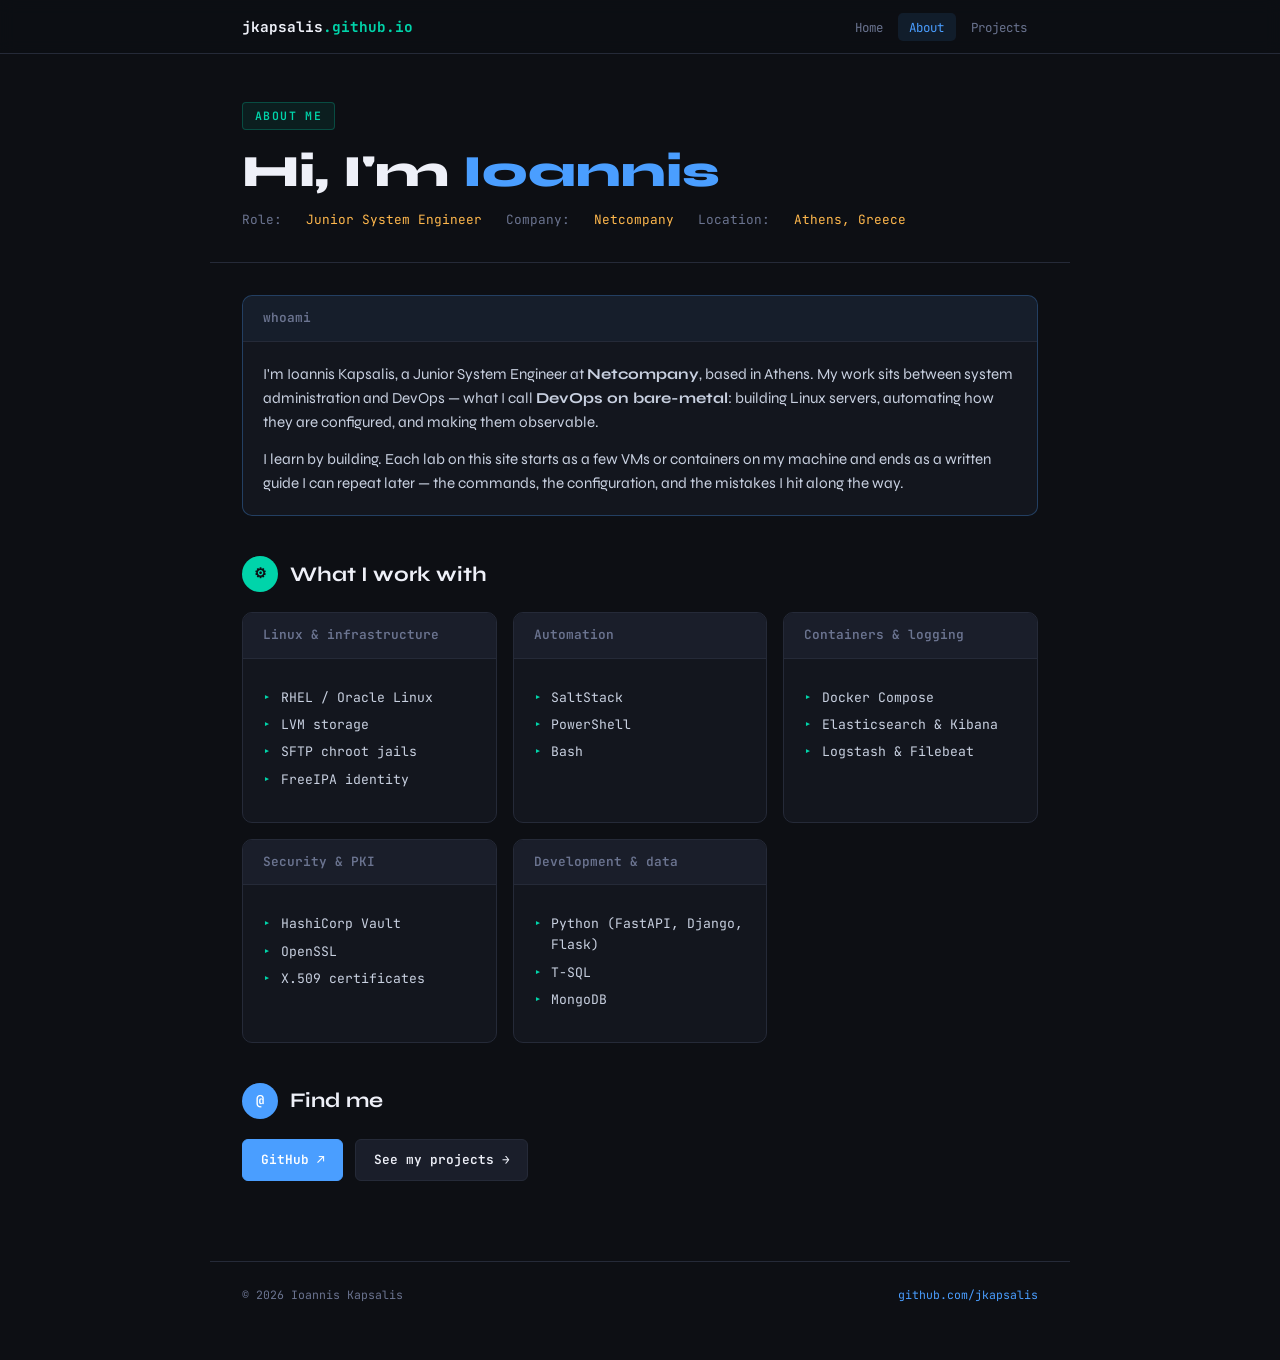
==== about/index.html @ 9b2ea6f9 "feat(site): add portfolio home, about, projects Home, About and Projects pages plus three guides: Sa" ====
<!DOCTYPE html>
<html lang="en">
<head>
<meta charset="UTF-8">
<meta name="viewport" content="width=device-width, initial-scale=1.0">
<title>About Me — Ioannis Kapsalis</title>
<meta name="description" content="About Ioannis Kapsalis, Junior System Engineer based in Athens, Greece.">
<link rel="stylesheet" href="../assets/style.css">
<link rel="stylesheet" href="../assets/nav.css">
</head>
<body>

<nav class="site-nav">
  <div class="site-nav-inner">
    <a class="site-brand" href="../">jkapsalis<span>.github.io</span></a>
    <ul class="site-links">
      <li><a href="../">Home</a></li>
      <li><a href="./" aria-current="page">About</a></li>
      <li><a href="../projects/">Projects</a></li>
    </ul>
  </div>
</nav>

<header class="page-header">
  <div class="badge">About me</div>
  <h1>Hi, I'm <span>Ioannis</span></h1>
  <div class="meta">
    Role: <span>Junior System Engineer</span>
    Company: <span>Netcompany</span>
    Location: <span>Athens, Greece</span>
  </div>
</header>

<main>

  <!-- DRAFT: written from the GitHub profile. Edit freely. -->
  <div class="card intro">
    <div class="card-head">whoami</div>
    <div class="card-body">
      <p>
        I'm Ioannis Kapsalis, a Junior System Engineer at <strong>Netcompany</strong>, based in Athens.
        My work sits between system administration and DevOps — what I call <strong>DevOps on bare-metal</strong>:
        building Linux servers, automating how they are configured, and making them observable.
      </p>
      <p>
        I learn by building. Each lab on this site starts as a few VMs or containers on my machine
        and ends as a written guide I can repeat later — the commands, the configuration, and the
        mistakes I hit along the way.
      </p>
    </div>
  </div>

  <div class="section-header">
    <div class="step-num cyan">⚙</div>
    <h2>What I work with</h2>
  </div>

  <div class="grid">
    <div class="card">
      <div class="card-head">Linux &amp; infrastructure</div>
      <div class="card-body">
        <ul class="checklist">
          <li>RHEL / Oracle Linux</li>
          <li>LVM storage</li>
          <li>SFTP chroot jails</li>
          <li>FreeIPA identity</li>
        </ul>
      </div>
    </div>

    <div class="card">
      <div class="card-head">Automation</div>
      <div class="card-body">
        <ul class="checklist">
          <li>SaltStack</li>
          <li>PowerShell</li>
          <li>Bash</li>
        </ul>
      </div>
    </div>

    <div class="card">
      <div class="card-head">Containers &amp; logging</div>
      <div class="card-body">
        <ul class="checklist">
          <li>Docker Compose</li>
          <li>Elasticsearch &amp; Kibana</li>
          <li>Logstash &amp; Filebeat</li>
        </ul>
      </div>
    </div>

    <div class="card">
      <div class="card-head">Security &amp; PKI</div>
      <div class="card-body">
        <ul class="checklist">
          <li>HashiCorp Vault</li>
          <li>OpenSSL</li>
          <li>X.509 certificates</li>
        </ul>
      </div>
    </div>

    <div class="card">
      <div class="card-head">Development &amp; data</div>
      <div class="card-body">
        <ul class="checklist">
          <li>Python (FastAPI, Django, Flask)</li>
          <li>T-SQL</li>
          <li>MongoDB</li>
        </ul>
      </div>
    </div>
  </div>

  <div class="section-header">
    <div class="step-num">@</div>
    <h2>Find me</h2>
  </div>

  <div class="actions">
    <a class="btn primary" href="https://github.com/jkapsalis">GitHub ↗</a>
    <a class="btn" href="../projects/">See my projects →</a>
  </div>

</main>

<footer>
  <div>© 2026 Ioannis Kapsalis</div>
  <div><a href="https://github.com/jkapsalis">github.com/jkapsalis</a></div>
</footer>

</body>
</html>
---- assets/style.css ----
@import url('https://fonts.googleapis.com/css2?family=JetBrains+Mono:wght@400;600;700&family=Syne:wght@400;600;700;800&display=swap');

/* Same palette and type as the SaltStack guide, so every page reads as one site. */
:root {
  --bg: #0d0f14;
  --surface: #13161e;
  --surface2: #1a1e2a;
  --border: #252a38;
  --blue: #4a9eff;
  --cyan: #00d4aa;
  --amber: #ffb84d;
  --red: #ff5f6d;
  --text: #c8d0e0;
  --text-dim: #6b7490;
  --text-bright: #eef0f8;
}

* { box-sizing: border-box; margin: 0; padding: 0; }

body {
  background: var(--bg);
  color: var(--text);
  font-family: 'Syne', sans-serif;
  line-height: 1.6;
  min-height: 100vh;
}

a { color: var(--blue); }

/* ── HEADER ── */
.page-header {
  padding: 3rem 2rem 2rem;
  max-width: 860px;
  margin: 0 auto;
  border-bottom: 1px solid var(--border);
}

.badge {
  display: inline-block;
  font-family: 'JetBrains Mono', monospace;
  font-size: 0.72rem;
  font-weight: 600;
  color: var(--cyan);
  background: rgba(0, 212, 170, 0.08);
  border: 1px solid rgba(0, 212, 170, 0.25);
  padding: 0.25rem 0.75rem;
  border-radius: 4px;
  letter-spacing: 0.12em;
  text-transform: uppercase;
  margin-bottom: 1rem;
}

h1 {
  font-size: clamp(1.8rem, 4vw, 2.8rem);
  font-weight: 800;
  color: var(--text-bright);
  line-height: 1.15;
  margin-bottom: 0.75rem;
}

h1 span { color: var(--blue); }

.lead {
  font-size: 1.05rem;
  max-width: 620px;
  margin-bottom: 1.25rem;
}

.meta {
  font-family: 'JetBrains Mono', monospace;
  font-size: 0.8rem;
  color: var(--text-dim);
  display: flex;
  gap: 0.4rem 1.5rem;
  flex-wrap: wrap;
}

.meta span { color: var(--amber); }

/* ── LAYOUT ── */
main {
  max-width: 860px;
  margin: 0 auto;
  padding: 2rem;
}

.section-header {
  display: flex;
  align-items: center;
  gap: 0.75rem;
  margin: 2.5rem 0 1.25rem;
}

.section-header:first-child { margin-top: 0.5rem; }

.step-num {
  width: 36px;
  height: 36px;
  border-radius: 50%;
  background: var(--blue);
  color: #fff;
  font-family: 'JetBrains Mono', monospace;
  font-weight: 700;
  font-size: 0.85rem;
  display: flex;
  align-items: center;
  justify-content: center;
  flex-shrink: 0;
}

.step-num.cyan { background: var(--cyan); color: var(--bg); }
.step-num.amber { background: var(--amber); color: var(--bg); }

h2 {
  font-size: 1.3rem;
  font-weight: 700;
  color: var(--text-bright);
}

h3 {
  font-size: 1.05rem;
  font-weight: 700;
  color: var(--text-bright);
  margin-bottom: 0.4rem;
}

p { margin-bottom: 0.75rem; font-size: 0.95rem; }
p:last-child { margin-bottom: 0; }

/* ── BUTTONS ── */
.actions { display: flex; gap: 0.75rem; flex-wrap: wrap; }

.btn {
  display: inline-block;
  font-family: 'JetBrains Mono', monospace;
  font-size: 0.8rem;
  font-weight: 600;
  text-decoration: none;
  padding: 0.6rem 1.1rem;
  border-radius: 6px;
  border: 1px solid var(--border);
  color: var(--text-bright);
  background: var(--surface2);
  transition: border-color 0.15s, background 0.15s;
}

.btn:hover { border-color: var(--blue); }

.btn.primary {
  background: var(--blue);
  border-color: var(--blue);
  color: #fff;
}

.btn.primary:hover { background: #3a8bef; }

/* ── CARDS ── */
.card {
  background: var(--surface);
  border: 1px solid var(--border);
  border-radius: 10px;
  margin-bottom: 1.25rem;
  overflow: hidden;
}

.card-head {
  padding: 0.75rem 1.25rem;
  background: var(--surface2);
  border-bottom: 1px solid var(--border);
  font-size: 0.8rem;
  font-weight: 600;
  color: var(--text-dim);
  font-family: 'JetBrains Mono', monospace;
  display: flex;
  justify-content: space-between;
  align-items: center;
  gap: 0.75rem;
  flex-wrap: wrap;
}

.card-head .tag {
  font-size: 0.65rem;
  padding: 0.15rem 0.5rem;
  border-radius: 3px;
  text-transform: uppercase;
  letter-spacing: 0.08em;
}

.card.intro { border-color: rgba(74, 158, 255, 0.3); }
.card.intro .card-head { background: rgba(74, 158, 255, 0.06); }

.tag-blue  { background: rgba(74, 158, 255, 0.15); color: var(--blue); }
.tag-cyan  { background: rgba(0, 212, 170, 0.12);  color: var(--cyan); }
.tag-amber { background: rgba(255, 184, 77, 0.12); color: var(--amber); }

.card-body { padding: 1.25rem; }

hr { border: none; border-top: 1px solid var(--border); margin: 1rem 0; }

/* ── PROJECT CARDS ── */
.project-list { display: flex; flex-direction: column; gap: 1.25rem; }

.project {
  background: var(--surface);
  border: 1px solid var(--border);
  border-left: 3px solid var(--accent, var(--blue));
  border-radius: 10px;
  padding: 1.4rem 1.5rem;
  transition: border-color 0.15s, transform 0.15s;
}

.project:hover { transform: translateY(-2px); border-color: var(--accent, var(--blue)); }

.project .kicker {
  font-family: 'JetBrains Mono', monospace;
  font-size: 0.68rem;
  text-transform: uppercase;
  letter-spacing: 0.12em;
  color: var(--accent, var(--blue));
  margin-bottom: 0.35rem;
}

.project h3 a { color: var(--text-bright); text-decoration: none; }
.project h3 a:hover { color: var(--accent, var(--blue)); }

.project .links {
  display: flex;
  gap: 1.25rem;
  margin-top: 0.9rem;
  font-family: 'JetBrains Mono', monospace;
  font-size: 0.78rem;
}

.project .links a { text-decoration: none; }
.project .links a:hover { text-decoration: underline; }

.stack {
  display: flex;
  flex-wrap: wrap;
  gap: 0.4rem;
  list-style: none;
  margin: 0.75rem 0 0;
}

.stack li {
  font-family: 'JetBrains Mono', monospace;
  font-size: 0.7rem;
  color: var(--text);
  background: var(--surface2);
  border: 1px solid var(--border);
  padding: 0.15rem 0.55rem;
  border-radius: 4px;
}

/* ── SKILL GRID ── */
.grid {
  display: grid;
  grid-template-columns: repeat(auto-fit, minmax(240px, 1fr));
  gap: 1rem;
}

.grid .card { margin-bottom: 0; }

/* ── CODE ── */
pre {
  background: #080a0f;
  border: 1px solid var(--border);
  border-radius: 7px;
  padding: 1rem 1.25rem;
  overflow-x: auto;
  font-family: 'JetBrains Mono', monospace;
  font-size: 0.82rem;
  line-height: 1.75;
  margin: 0.75rem 0;
  white-space: pre;
}

.cmd { color: var(--text-bright); }
.comment { color: #4a5270; }
.kw { color: var(--blue); }
.val { color: var(--cyan); }
.file { color: var(--amber); }
.ok { color: var(--cyan); }
.warn { color: var(--amber); }
.err { color: var(--red); }
.prompt { color: var(--cyan); user-select: none; }

code {
  font-family: 'JetBrains Mono', monospace;
  font-size: 0.82em;
  background: rgba(255, 255, 255, 0.06);
  padding: 0.1em 0.4em;
  border-radius: 3px;
  color: var(--cyan);
}

pre code { background: none; padding: 0; color: inherit; font-size: inherit; }

/* ── CALLOUTS ── */
.callout {
  display: flex;
  gap: 0.75rem;
  padding: 0.9rem 1rem;
  border-radius: 7px;
  font-size: 0.87rem;
  margin: 0.75rem 0;
  border-left: 3px solid;
}

.callout.info { background: rgba(74, 158, 255, 0.07); border-color: var(--blue); }
.callout.warn { background: rgba(255, 184, 77, 0.07); border-color: var(--amber); }
.callout.tip  { background: rgba(0, 212, 170, 0.07);  border-color: var(--cyan); }

.callout-icon { font-size: 1rem; flex-shrink: 0; margin-top: 0.1rem; }

/* ── LISTS & TABLES ── */
.checklist {
  list-style: none;
  display: flex;
  flex-direction: column;
  gap: 0.4rem;
  margin: 0.5rem 0 0.75rem;
}

.checklist li {
  font-family: 'JetBrains Mono', monospace;
  font-size: 0.82rem;
  display: flex;
  align-items: baseline;
  gap: 0.6rem;
}

.checklist li::before {
  content: '▸';
  color: var(--cyan);
  flex-shrink: 0;
}

.table-wrap { overflow-x: auto; margin: 0.75rem 0; }

table {
  width: 100%;
  border-collapse: collapse;
  font-size: 0.85rem;
}

th, td {
  text-align: left;
  padding: 0.55rem 0.75rem;
  border-bottom: 1px solid var(--border);
}

th {
  font-family: 'JetBrains Mono', monospace;
  font-size: 0.7rem;
  text-transform: uppercase;
  letter-spacing: 0.08em;
  color: var(--text-dim);
  font-weight: 600;
}

td code { white-space: nowrap; }

/* ── TOPOLOGY ── */
.topology {
  background: var(--surface);
  border: 1px solid var(--border);
  border-radius: 10px;
  padding: 1.5rem;
  margin: 0 0 2rem;
  text-align: center;
}

.topology-title {
  font-family: 'JetBrains Mono', monospace;
  font-size: 0.7rem;
  text-transform: uppercase;
  letter-spacing: 0.15em;
  color: var(--text-dim);
  margin-bottom: 1.25rem;
}

.topo-row {
  display: flex;
  justify-content: center;
  align-items: center;
  gap: 0.75rem;
  flex-wrap: wrap;
}

.node {
  background: var(--surface2);
  border: 1.5px solid var(--border);
  border-radius: 8px;
  padding: 0.7rem 1rem;
  font-family: 'JetBrains Mono', monospace;
  font-size: 0.8rem;
  min-width: 140px;
}

.node.blue  { border-color: var(--blue); }
.node.cyan  { border-color: var(--cyan); }
.node.amber { border-color: var(--amber); }

.node-label {
  font-size: 0.65rem;
  text-transform: uppercase;
  letter-spacing: 0.1em;
  margin-bottom: 0.25rem;
  color: var(--text-dim);
}

.node.blue  .node-label { color: var(--blue); }
.node.cyan  .node-label { color: var(--cyan); }
.node.amber .node-label { color: var(--amber); }

.node-main { color: var(--text-bright); font-weight: 600; font-size: 0.85rem; }
.node-sub  { color: var(--text-dim); font-size: 0.72rem; }

.arrow { color: var(--text-dim); font-size: 1.1rem; }

.port-note {
  font-family: 'JetBrains Mono', monospace;
  font-size: 0.68rem;
  color: var(--text-dim);
  margin-top: 1rem;
}

.port-note span { color: var(--amber); }

figure { margin: 1rem 0 0; text-align: center; }
figure img { max-width: 100%; height: auto; border-radius: 8px; border: 1px solid var(--border); }
figcaption { font-family: 'JetBrains Mono', monospace; font-size: 0.7rem; color: var(--text-dim); margin-top: 0.5rem; }

/* ── FOOTER ── */
footer {
  max-width: 860px;
  margin: 3rem auto 2rem;
  padding: 1.5rem 2rem;
  border-top: 1px solid var(--border);
  font-family: 'JetBrains Mono', monospace;
  font-size: 0.72rem;
  color: var(--text-dim);
  display: flex;
  justify-content: space-between;
  flex-wrap: wrap;
  gap: 0.5rem;
}

footer a { color: var(--blue); text-decoration: none; }

@media (max-width: 560px) {
  .page-header { padding: 2rem 1rem 1.5rem; }
  main { padding: 1.5rem 1rem; }
  footer { padding: 1.25rem 1rem; }
  .card-body { padding: 1rem; }
  .project { padding: 1.1rem 1.1rem; }
  pre { padding: 0.85rem 1rem; font-size: 0.76rem; }
  .topo-row { flex-direction: column; }
  .node { width: 100%; max-width: 260px; }
  .arrow.side { transform: rotate(90deg); }
}
---- assets/nav.css ----
/* Site navigation, shared by every page (including the standalone SaltStack guide). */

.site-nav {
  position: sticky;
  top: 0;
  z-index: 10;
  background: rgba(13, 15, 20, 0.92);
  backdrop-filter: blur(8px);
  border-bottom: 1px solid #252a38;
}

.site-nav-inner {
  max-width: 860px;
  margin: 0 auto;
  padding: 0.85rem 2rem;
  display: flex;
  justify-content: space-between;
  align-items: center;
  gap: 1rem;
  flex-wrap: wrap;
}

.site-brand {
  font-family: 'JetBrains Mono', monospace;
  font-weight: 700;
  font-size: 0.9rem;
  color: #eef0f8;
  text-decoration: none;
}

.site-brand span { color: #00d4aa; }

.site-links {
  display: flex;
  gap: 0.25rem;
  list-style: none;
  margin: 0;
  padding: 0;
}

.site-links a {
  font-family: 'JetBrains Mono', monospace;
  font-size: 0.78rem;
  color: #6b7490;
  text-decoration: none;
  padding: 0.35rem 0.7rem;
  border-radius: 5px;
  transition: color 0.15s, background 0.15s;
}

.site-links a:hover { color: #eef0f8; background: #1a1e2a; }

.site-links a[aria-current="page"] {
  color: #4a9eff;
  background: rgba(74, 158, 255, 0.1);
}

@media (max-width: 560px) {
  .site-nav-inner { padding: 0.75rem 1rem; }
}
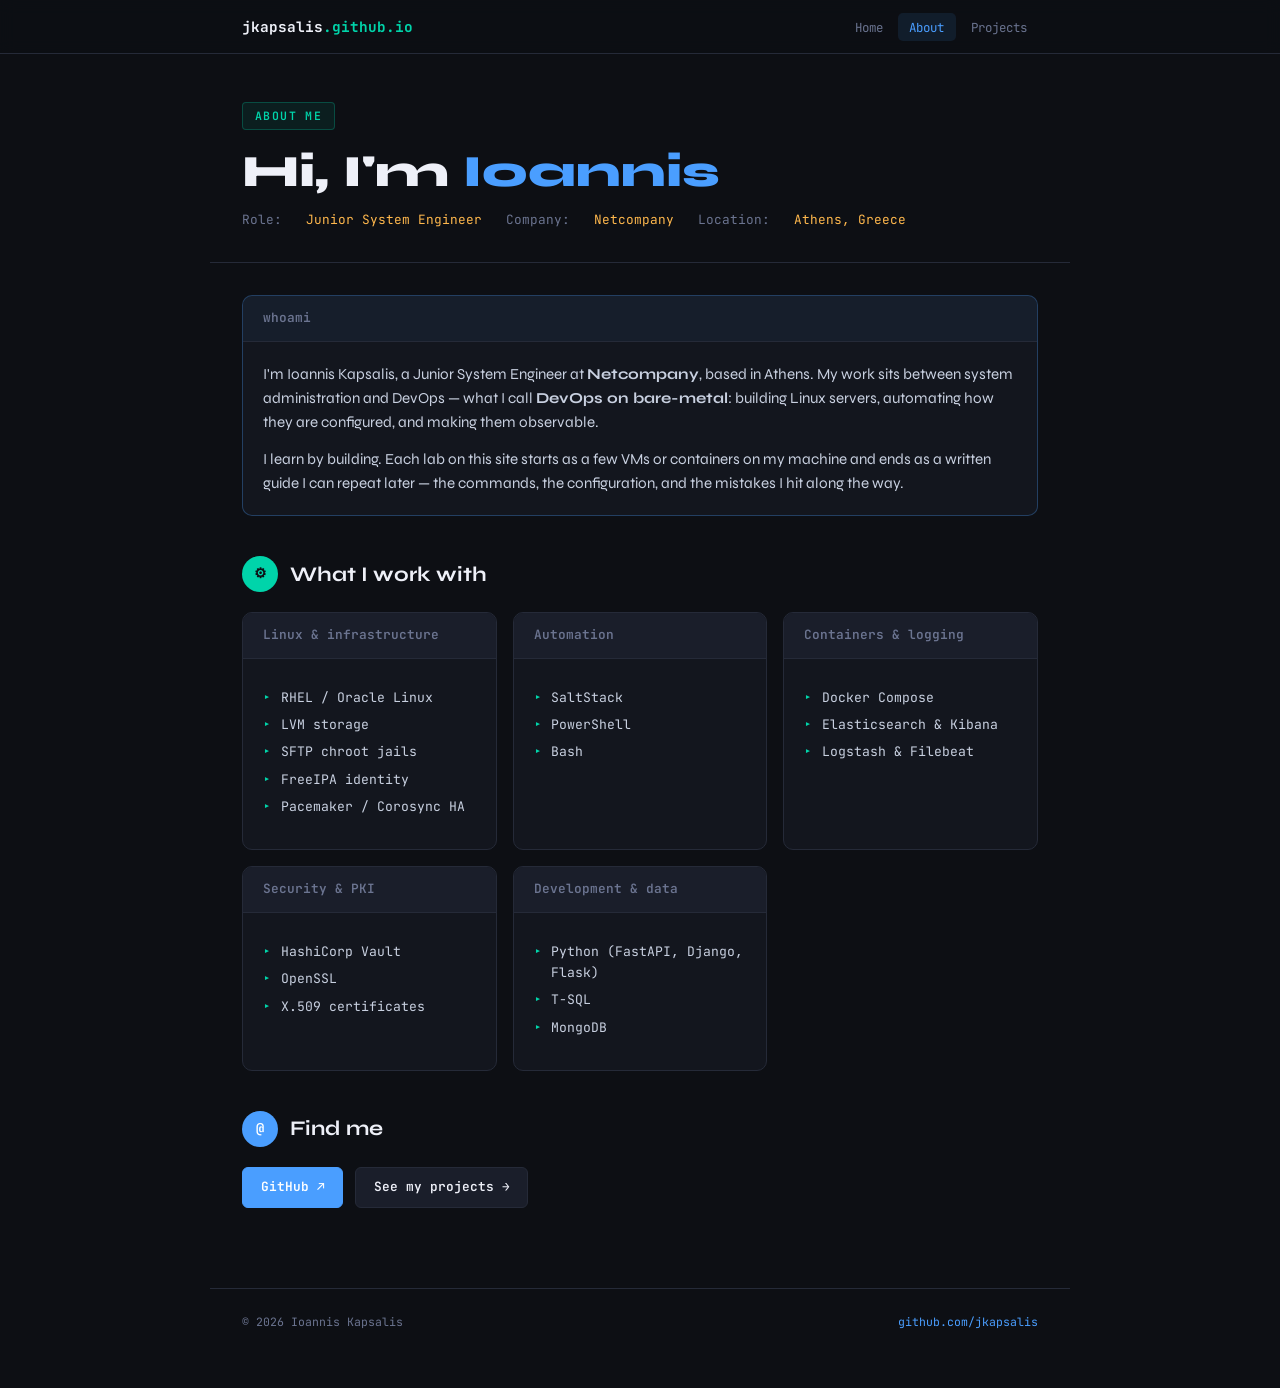
==== commit 9b9a1b23: "feat(site): add Pacemaker and T-SQL projects Vault page rewritten around Vault-PKI-Interface-Manager" ====
--- a/about/index.html
+++ b/about/index.html
@@ -64,6 +64,7 @@
           <li>LVM storage</li>
           <li>SFTP chroot jails</li>
           <li>FreeIPA identity</li>
+          <li>Pacemaker / Corosync HA</li>
         </ul>
       </div>
     </div>
--- a/assets/style.css
+++ b/assets/style.css
@@ -460,3 +460,42 @@
   .node { width: 100%; max-width: 260px; }
   .arrow.side { transform: rotate(90deg); }
 }
+
+/* ── BEFORE / AFTER TABLES ── */
+.chg  { color: var(--amber); font-weight: 600; }
+.new  { color: var(--cyan);  font-weight: 600; }
+.same { color: var(--text-dim); }
+
+td .badge-op {
+  font-family: 'JetBrains Mono', monospace;
+  font-size: 0.65rem;
+  padding: 0.1rem 0.4rem;
+  border-radius: 3px;
+  text-transform: uppercase;
+  letter-spacing: 0.06em;
+}
+
+.op-update { background: rgba(255, 184, 77, 0.12); color: var(--amber); }
+.op-insert { background: rgba(0, 212, 170, 0.12);  color: var(--cyan); }
+.op-none   { background: rgba(107, 116, 144, 0.15); color: var(--text-dim); }
+
+/* ── COLLAPSIBLE ── */
+details {
+  background: var(--surface);
+  border: 1px solid var(--border);
+  border-radius: 10px;
+  margin-bottom: 1.25rem;
+}
+
+summary {
+  cursor: pointer;
+  padding: 0.85rem 1.25rem;
+  font-family: 'JetBrains Mono', monospace;
+  font-size: 0.8rem;
+  font-weight: 600;
+  color: var(--text-bright);
+}
+
+summary:hover { color: var(--blue); }
+details[open] summary { border-bottom: 1px solid var(--border); }
+details > .card-body { padding-top: 1rem; }
